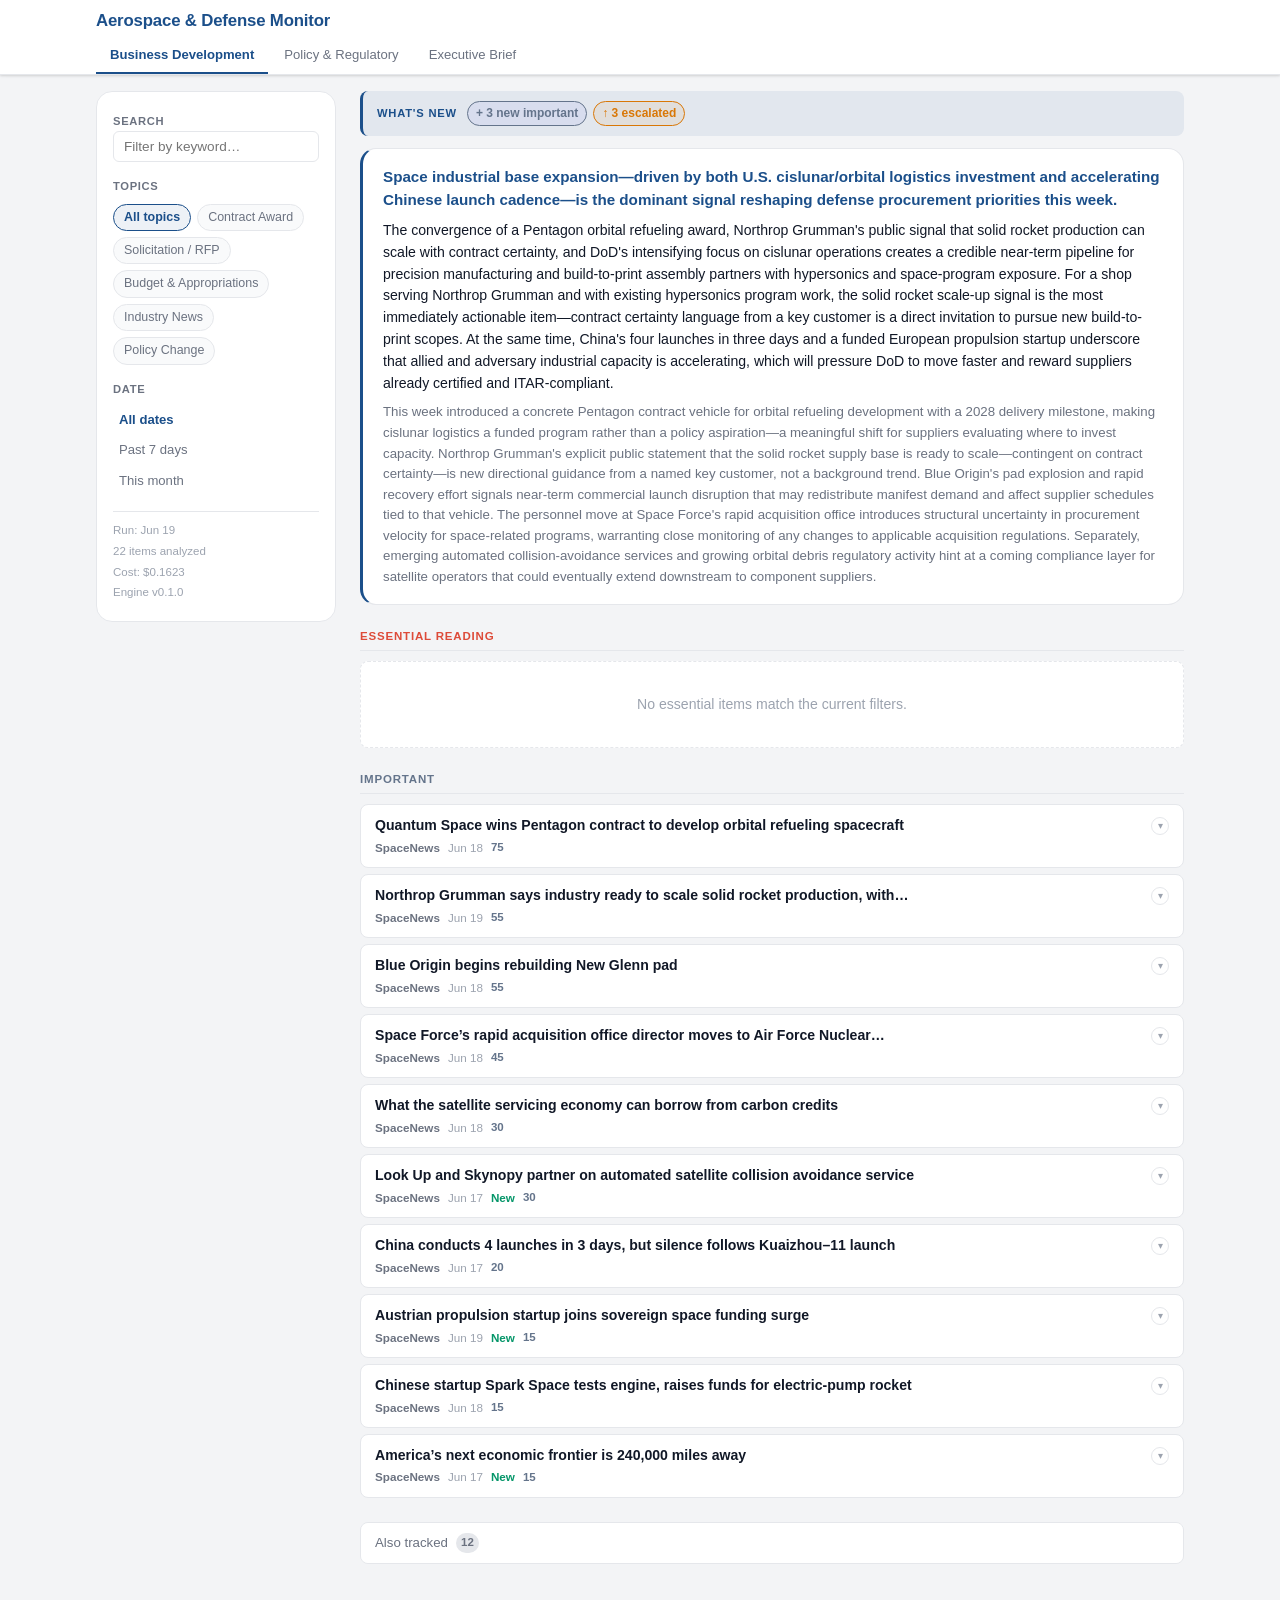
==== clients/btx/artifacts/index.html @ 9736929e "BTX Revenue Cockpit: intelligence brief + interactive account map Standalone deployment of monitor-e" ====
<!doctype html>
<html lang="en">
<head>
  <meta charset="utf-8">
  <meta name="viewport" content="width=device-width, initial-scale=1">
  <meta name="theme-color" content="#0052cc" id="meta-theme-color">
  <title>Intelligence Brief</title>
  <style>/* ═══════════════════════════════════════════════════════════════════
   Custom properties — accent overridden at runtime from data JSON
   ═══════════════════════════════════════════════════════════════════ */
:root {
  --accent: #0052cc;
  --accent-dark: #003d99;
  --accent-bg: rgba(0,82,204,.08);

  --text: #111827;
  --text-sec: #6b7280;
  --text-muted: #9ca3af;

  --bg: #f3f4f6;
  --surface: #ffffff;
  --surface-alt: #f9fafb;
  --border: #e5e7eb;

  /* Urgency tier colors — semantic, intentionally decoupled from the brand
     accent: Essential = warm, Important = neutral, Also tracked = muted. */
  --t1-accent: #DD4B39;          /* Essential — warm coral (≠ deadline red) */
  --t2-accent: #64748B;          /* Important — neutral slate */
  --t3-color: var(--text-sec);   /* Also tracked — muted */

  --sig-new: #059669;
  --sig-deadline: #dc2626;
  --sig-escalate: #d97706;
  --sig-unverified: #9333ea;

  --r-s: 4px;
  --r-m: 8px;
  --r-l: 12px;
  --r-xl: 16px;

  --shadow: 0 1px 3px rgba(0,0,0,.1), 0 1px 2px rgba(0,0,0,.06);
  --shadow-lg: 0 4px 12px rgba(0,0,0,.1);

  --dur: 160ms;
  --ease: ease;
}

/* ═══════════════════════════════════════════════════════════════════
   Reset & base
   ═══════════════════════════════════════════════════════════════════ */
*, *::before, *::after { box-sizing: border-box; margin: 0; padding: 0; }

body {
  font-family: -apple-system, BlinkMacSystemFont, "Segoe UI", Roboto,
               "Helvetica Neue", Arial, sans-serif;
  font-size: 15px;
  line-height: 1.55;
  color: var(--text);
  background: var(--bg);
  -webkit-font-smoothing: antialiased;
}

a { color: var(--accent); text-decoration: none; }
a:hover { text-decoration: underline; }

h1, h2, h3 { font-weight: 600; line-height: 1.3; }
p { margin-bottom: .6em; }
p:last-child { margin-bottom: 0; }
ul { list-style: none; }

button {
  cursor: pointer;
  border: none;
  background: none;
  font: inherit;
  color: inherit;
}

/* ═══════════════════════════════════════════════════════════════════
   Layout helpers
   ═══════════════════════════════════════════════════════════════════ */
.container {
  width: 100%;
  max-width: 1120px;
  margin: 0 auto;
  padding-left: 16px;
  padding-right: 16px;
}

/* ═══════════════════════════════════════════════════════════════════
   Loading screen
   ═══════════════════════════════════════════════════════════════════ */
#loading-screen {
  position: fixed;
  inset: 0;
  display: flex;
  align-items: center;
  justify-content: center;
  background: var(--bg);
  z-index: 999;
}

#loading-screen.hidden { display: none; }

.loading-inner {
  display: flex;
  flex-direction: column;
  align-items: center;
  gap: 16px;
  color: var(--text-sec);
  font-size: .9rem;
}

.loading-spinner {
  width: 32px;
  height: 32px;
  border: 3px solid var(--border);
  border-top-color: var(--accent);
  border-radius: 50%;
  animation: spin .7s linear infinite;
}

@keyframes spin { to { transform: rotate(360deg); } }

/* ═══════════════════════════════════════════════════════════════════
   Header — sticky, mobile-first
   ═══════════════════════════════════════════════════════════════════ */
.site-header {
  position: sticky;
  top: 0;
  z-index: 100;
  background: var(--surface);
  border-bottom: 1px solid var(--border);
  box-shadow: var(--shadow);
}

.header-inner {
  padding-top: 10px;
  padding-bottom: 0;
}

.header-top {
  display: flex;
  align-items: center;
  justify-content: space-between;
  margin-bottom: 6px;
}

.site-title {
  font-size: .95rem;
  font-weight: 700;
  color: var(--accent);
  letter-spacing: -.01em;
  white-space: nowrap;
  overflow: hidden;
  text-overflow: ellipsis;
}

/* Filters toggle button (hidden on desktop) */
.filter-toggle {
  display: inline-flex;
  align-items: center;
  gap: 5px;
  padding: 5px 12px;
  border: 1px solid var(--border);
  border-radius: var(--r-l);
  font-size: .8rem;
  font-weight: 500;
  color: var(--text-sec);
  background: var(--surface);
  flex-shrink: 0;
  transition: border-color var(--dur), color var(--dur);
}
.filter-toggle[aria-expanded="true"] {
  border-color: var(--accent);
  color: var(--accent);
}

/* Edition tabs */
.edition-nav {
  display: flex;
  gap: 2px;
  overflow-x: auto;
  -webkit-overflow-scrolling: touch;
  scrollbar-width: none;
  padding-bottom: 0;
}
.edition-nav::-webkit-scrollbar { display: none; }

.edition-btn {
  flex-shrink: 0;
  padding: 7px 14px;
  font-size: .82rem;
  font-weight: 500;
  color: var(--text-sec);
  border-bottom: 2px solid transparent;
  border-radius: var(--r-s) var(--r-s) 0 0;
  transition: color var(--dur), border-color var(--dur);
  white-space: nowrap;
}
.edition-btn:hover { color: var(--text); }
.edition-btn.active {
  color: var(--accent);
  border-bottom-color: var(--accent);
  font-weight: 600;
}

/* ═══════════════════════════════════════════════════════════════════
   Page layout — single column on mobile, sidebar on desktop
   ═══════════════════════════════════════════════════════════════════ */
.layout {
  display: block;
  padding-top: 16px;
  padding-bottom: 48px;
}

/* ═══════════════════════════════════════════════════════════════════
   Filter panel — collapses to a drawer on mobile
   ═══════════════════════════════════════════════════════════════════ */
.filter-panel {
  display: none;
  background: var(--surface);
  border: 1px solid var(--border);
  border-radius: var(--r-xl);
  padding: 16px;
  margin-bottom: 16px;
}
.filter-panel.open { display: block; }

.filter-section { margin-bottom: 16px; }
.filter-section:last-child { margin-bottom: 0; }

.filter-label {
  font-size: .7rem;
  font-weight: 700;
  text-transform: uppercase;
  letter-spacing: .06em;
  color: var(--text-sec);
  margin-bottom: 8px !important;
}

/* Non-clickable reference (item has no resolvable URL) */
.nonlink { color: var(--text-muted); cursor: default; text-decoration: none; }

/* Search input */
.search-input {
  width: 100%;
  box-sizing: border-box;
  padding: 7px 10px;
  font-size: .85rem;
  color: var(--text);
  background: var(--surface);
  border: 1px solid var(--border);
  border-radius: var(--radius-sm, 6px);
}
.search-input:focus {
  outline: none;
  border-color: var(--accent);
}

/* Category pills */
.category-pills {
  display: flex;
  flex-wrap: wrap;
  gap: 6px;
}

.cat-pill {
  padding: 3px 10px;
  border: 1px solid var(--border);
  border-radius: 20px;
  font-size: .78rem;
  font-weight: 500;
  color: var(--text-sec);
  background: var(--surface-alt);
  cursor: pointer;
  transition: border-color var(--dur), color var(--dur), background var(--dur);
  white-space: nowrap;
}
.cat-pill:hover { border-color: var(--accent); color: var(--accent); }
.cat-pill.active {
  background: var(--accent-bg);
  border-color: var(--accent);
  color: var(--accent);
  font-weight: 600;
}

/* Date filters */
.date-filters { display: flex; flex-direction: column; gap: 2px; }

.date-btn {
  padding: 4px 6px;
  border-radius: var(--r-s);
  font-size: .82rem;
  color: var(--text-sec);
  text-align: left;
  cursor: pointer;
  transition: background var(--dur), color var(--dur);
}
.date-btn:hover { background: var(--surface-alt); color: var(--text); }
.date-btn.active { color: var(--accent); font-weight: 600; }

/* Run metadata */
.run-meta {
  font-size: .72rem;
  color: var(--text-muted);
  border-top: 1px solid var(--border);
  padding-top: 10px;
  margin-top: 4px;
}
.run-meta p { margin-bottom: 3px !important; }

/* ═══════════════════════════════════════════════════════════════════
   What's-new zone
   ═══════════════════════════════════════════════════════════════════ */
#whats-new { margin-bottom: 24px; }

.wn-bar {
  display: flex;
  flex-wrap: wrap;
  gap: 6px;
  align-items: center;
  padding: 10px 14px;
  background: var(--accent-bg);
  border-left: 3px solid var(--accent);
  border-radius: var(--r-m);
  margin-bottom: 12px;
}

.wn-label {
  font-size: .7rem;
  font-weight: 800;
  text-transform: uppercase;
  letter-spacing: .07em;
  color: var(--accent);
  margin-right: 4px;
}

.sig-chip {
  display: inline-flex;
  align-items: center;
  gap: 3px;
  padding: 2px 8px;
  border-radius: 20px;
  font-size: .75rem;
  font-weight: 600;
  white-space: nowrap;
}
.sig-chip.t1  { background: var(--accent-bg); color: var(--accent); border: 1px solid var(--accent); }
.sig-chip.t2  { background: rgba(99,102,241,.08); color: var(--t2-accent); border: 1px solid var(--t2-accent); }
.sig-chip.esc { background: rgba(217,119,6,.08); color: var(--sig-escalate); border: 1px solid var(--sig-escalate); }
.sig-chip.dl  { background: rgba(220,38,38,.08); color: var(--sig-deadline); border: 1px solid var(--sig-deadline); }

/* Editorial block */
.editorial {
  background: var(--surface);
  border: 1px solid var(--border);
  border-left: 3px solid var(--accent);
  border-radius: var(--r-xl);
  padding: 16px 20px;
}
.editorial-theme {
  font-size: .95rem;
  font-weight: 700;
  color: var(--accent);
  margin-bottom: 8px !important;
}
.editorial-note {
  font-size: .88rem;
  margin-bottom: 8px !important;
}
.editorial-digest {
  font-size: .83rem;
  color: var(--text-sec);
  margin-bottom: 0 !important;
}

/* ═══════════════════════════════════════════════════════════════════
   Tier section headings
   ═══════════════════════════════════════════════════════════════════ */
.tier-section { margin-bottom: 24px; }

.tier-heading {
  font-size: .72rem;
  font-weight: 700;
  text-transform: uppercase;
  letter-spacing: .07em;
  color: var(--text-sec);
  margin-bottom: 10px;
  padding-bottom: 6px;
  border-bottom: 1px solid var(--border);
}
.tier1-heading { color: var(--t1-accent); }
.tier2-heading { color: var(--t2-accent); }

/* ═══════════════════════════════════════════════════════════════════
   Tier 1 — full cards in a responsive grid
   ═══════════════════════════════════════════════════════════════════ */
.card-grid {
  display: grid;
  gap: 14px;
  grid-template-columns: 1fr;
}

.full-card {
  background: var(--surface);
  border: 1px solid var(--border);
  border-top: 3px solid var(--accent);
  border-radius: var(--r-xl);
  padding: 18px 20px;
  box-shadow: var(--shadow);
  display: flex;
  flex-direction: column;
  gap: 10px;
  position: relative;
}

.new-badge {
  position: absolute;
  top: 10px;
  right: 12px;
  font-size: .62rem;
  font-weight: 800;
  letter-spacing: .07em;
  color: var(--sig-new);
  background: rgba(5,150,105,.1);
  border: 1px solid var(--sig-new);
  padding: 1px 6px;
  border-radius: var(--r-s);
}

.card-title {
  font-size: .97rem;
  font-weight: 600;
  line-height: 1.35;
  color: var(--text);
  padding-right: 52px; /* room for NEW badge */
}
.card-title a { color: inherit; }
.card-title a:hover { color: var(--accent); text-decoration: none; }

.card-meta {
  display: flex;
  flex-wrap: wrap;
  align-items: center;
  gap: 8px;
  font-size: .76rem;
  color: var(--text-muted);
}
.source-tag {
  font-weight: 600;
  color: var(--text-sec);
}
.score-dot {
  font-size: .72rem;
  font-weight: 700;
}

.analysis-block { font-size: .86rem; }

.analysis-label {
  font-size: .68rem;
  font-weight: 700;
  text-transform: uppercase;
  letter-spacing: .05em;
  color: var(--text-sec);
  display: block;
  margin-bottom: 3px;
}

.so-what, .now-what { margin-bottom: 10px; }
.now-what { margin-bottom: 0; }

/* "Also covered by" — secondary sources collapsed under a grouping primary */
.also-covered {
  margin-top: 10px;
  font-size: .8rem;
  color: var(--text-sec);
}
.also-covered .also-link { color: var(--text-sec); text-decoration: underline; }
.also-covered .also-link:hover { color: var(--text); }
.also-covered .nonlink { color: var(--text-sec); }

/* Stat chips strip */
.stat-chips {
  display: flex;
  flex-wrap: wrap;
  gap: 6px;
}
.stat-chip {
  display: inline-flex;
  align-items: center;
  gap: 4px;
  padding: 2px 8px;
  border: 1px solid var(--border);
  border-radius: var(--r-s);
  font-size: .75rem;
  font-weight: 500;
  color: var(--text-sec);
  background: var(--surface-alt);
}
.stat-chip.money      { border-color:#10b981; color:#059669; background:rgba(16,185,129,.06); }
.stat-chip.population { border-color:#6366f1; color:#4f46e5; background:rgba(99,102,241,.06); }
.stat-chip.deadline   { border-color:var(--sig-deadline); color:var(--sig-deadline); background:rgba(220,38,38,.06); }
.stat-chip.deadline.imminent { font-weight:700; }

/* Category tags */
.cat-tags { display: flex; flex-wrap: wrap; gap: 4px; }
.cat-tag {
  padding: 1px 8px;
  background: var(--accent-bg);
  color: var(--accent);
  border-radius: var(--r-s);
  font-size: .7rem;
  font-weight: 600;
  cursor: pointer;
}
.cat-tag:hover { opacity: .75; }

/* Confidence / unverified warning */
.conf-note {
  font-size: .76rem;
  color: var(--sig-unverified);
  background: rgba(147,51,234,.06);
  border: 1px solid rgba(147,51,234,.2);
  border-radius: var(--r-s);
  padding: 6px 10px;
}

/* ═══════════════════════════════════════════════════════════════════
   Tier 2 — compact expandable rows using <details>
   ═══════════════════════════════════════════════════════════════════ */
.card-list { display: flex; flex-direction: column; gap: 6px; }

.compact-row {
  background: var(--surface);
  border: 1px solid var(--border);
  border-radius: var(--r-m);
  overflow: hidden;
}

.compact-summary {
  display: grid;
  grid-template-columns: 1fr auto;
  align-items: start;
  gap: 10px;
  padding: 10px 14px;
  cursor: pointer;
  user-select: none;
  list-style: none;
  transition: background var(--dur);
}
.compact-summary::-webkit-details-marker { display: none; }
.compact-summary::marker { display: none; }
.compact-summary:hover { background: var(--surface-alt); }
.compact-row[open] .compact-summary { background: var(--surface-alt); }

.compact-left { min-width: 0; }

.compact-title {
  font-size: .88rem;
  font-weight: 600;
  color: var(--text);
  white-space: nowrap;
  overflow: hidden;
  text-overflow: ellipsis;
  margin-bottom: 2px;
}
.compact-meta {
  font-size: .73rem;
  color: var(--text-muted);
  display: flex;
  flex-wrap: wrap;
  gap: 8px;
  align-items: center;
}

.chevron {
  width: 18px;
  height: 18px;
  border: 1.5px solid var(--border);
  border-radius: 50%;
  display: flex;
  align-items: center;
  justify-content: center;
  font-size: .65rem;
  color: var(--text-muted);
  flex-shrink: 0;
  margin-top: 2px;
  transition: transform var(--dur);
}
.compact-row[open] .chevron { transform: rotate(180deg); }

.compact-detail {
  padding: 12px 14px 14px;
  border-top: 1px solid var(--border);
  background: var(--surface-alt);
  display: flex;
  flex-direction: column;
  gap: 10px;
}
.compact-detail .analysis-block { font-size: .84rem; }

.source-link {
  font-size: .78rem;
  color: var(--accent);
  align-self: flex-start;
}

/* ═══════════════════════════════════════════════════════════════════
   Tier 3 — collapsed drawer
   ═══════════════════════════════════════════════════════════════════ */
.tier3-drawer {
  border: 1px solid var(--border);
  border-radius: var(--r-m);
  overflow: hidden;
  margin-bottom: 24px;
}

.tier3-summary {
  display: flex;
  align-items: center;
  gap: 8px;
  padding: 10px 14px;
  cursor: pointer;
  user-select: none;
  font-size: .83rem;
  font-weight: 500;
  color: var(--text-sec);
  background: var(--surface);
  list-style: none;
  transition: background var(--dur);
}
.tier3-summary::-webkit-details-marker { display: none; }
.tier3-summary::marker { display: none; }
.tier3-summary:hover { background: var(--surface-alt); }

.tier3-count {
  min-width: 20px;
  height: 20px;
  padding: 0 5px;
  background: var(--border);
  border-radius: 10px;
  font-size: .72rem;
  font-weight: 700;
  color: var(--text-sec);
  display: inline-flex;
  align-items: center;
  justify-content: center;
}

.tier3-list {
  padding: 8px 14px 12px;
  background: var(--surface);
  border-top: 1px solid var(--border);
  display: flex;
  flex-direction: column;
  gap: 4px;
}

.tier3-item {
  display: flex;
  align-items: baseline;
  gap: 8px;
}
.tier3-dot {
  width: 4px;
  height: 4px;
  border-radius: 50%;
  background: var(--border);
  flex-shrink: 0;
  margin-top: 8px;
}
.tier3-item a {
  font-size: .83rem;
  color: var(--text-sec);
  overflow: hidden;
  text-overflow: ellipsis;
  white-space: nowrap;
  min-width: 0;
}
.tier3-item a:hover { color: var(--accent); }
.tier3-item { flex-wrap: wrap; }       /* let the deep-analysis block drop to its own line */

/* ═══════════════════════════════════════════════════════════════════
   In-depth analysis (per item, all tiers)
   ═══════════════════════════════════════════════════════════════════ */
.deep-wrap { width: 100%; margin-top: 8px; }

.deep-btn {
  font-size: .78rem;
  font-weight: 600;
  color: var(--accent);
  background: var(--accent-bg);
  border: 1px solid var(--border);
  border-radius: var(--radius-sm, 6px);
  padding: 4px 10px;
  cursor: pointer;
}
.deep-btn:hover { border-color: var(--accent); }
.deep-btn[aria-expanded="true"] { background: var(--accent); color: #fff; }

.deep-panel {
  margin-top: 8px;
  padding: 10px 12px;
  background: var(--surface-alt, var(--surface));
  border: 1px solid var(--border);
  border-radius: var(--radius-sm, 6px);
}
.deep-section + .deep-section { margin-top: 10px; }
.deep-section-label {
  font-size: .72rem;
  text-transform: uppercase;
  letter-spacing: .04em;
  color: var(--text-muted);
  margin: 0 0 3px;
}
.deep-text { font-size: .85rem; color: var(--text-sec); margin: 0; }
.deep-list { font-size: .85rem; color: var(--text-sec); margin: 0; padding-left: 18px; }
.deep-list li { margin: 2px 0; }
.deep-empty { font-size: .82rem; color: var(--text-muted); margin: 0; }

/* ═══════════════════════════════════════════════════════════════════
   Empty state
   ═══════════════════════════════════════════════════════════════════ */
.empty-state {
  text-align: center;
  padding: 32px 16px;
  color: var(--text-muted);
  font-size: .88rem;
  background: var(--surface);
  border: 1px dashed var(--border);
  border-radius: var(--r-m);
}

/* ═══════════════════════════════════════════════════════════════════
   Desktop layout — sidebar appears at 900 px
   ═══════════════════════════════════════════════════════════════════ */
@media (min-width: 900px) {
  .filter-toggle { display: none; }

  .layout {
    display: grid;
    grid-template-columns: 220px 1fr;
    gap: 24px;
    align-items: start;
  }

  .filter-panel {
    display: block !important;
    position: sticky;
    top: 90px;
    max-height: calc(100vh - 110px);
    overflow-y: auto;
    scrollbar-width: thin;
    margin-bottom: 0;
  }

  .card-grid { grid-template-columns: repeat(2, 1fr); }

  .site-title { font-size: 1.05rem; }
}

@media (min-width: 1120px) {
  .layout { grid-template-columns: 240px 1fr; }
}

/* ═══════════════════════════════════════════════════════════════════
   Touch devices: 44px minimum tap targets (WCAG 2.5.5 / Apple HIG).
   Scoped to coarse pointers so desktop (mouse) stays compact.
   ═══════════════════════════════════════════════════════════════════ */
@media (pointer: coarse) {
  .filter-toggle,
  .edition-btn,
  .cat-pill,
  .deep-btn,
  .cat-tag,
  .source-link,
  .tier3-item a {
    min-height: 44px;
    display: inline-flex;
    align-items: center;
  }
  .date-btn { min-height: 44px; display: flex; align-items: center; }
  .search-input { min-height: 44px; }
}
</style>
</head>
<body>
  <div id="loading-screen" aria-live="polite" aria-label="Loading">
    <div class="loading-inner">
      <div class="loading-spinner"></div>
      <p>Loading briefing…</p>
    </div>
  </div>

  <header class="site-header" id="site-header" hidden>
    <div class="header-inner container">
      <div class="header-top">
        <h1 class="site-title" id="site-title"></h1>
        <button class="filter-toggle" id="filter-toggle"
                aria-expanded="false" aria-controls="filter-panel">
          <svg width="16" height="16" viewBox="0 0 16 16" fill="currentColor" aria-hidden="true">
            <path d="M1 3h14v1.5L9 10v5l-2-1V10L1 4.5V3z"/>
          </svg>
          Filters
        </button>
      </div>
      <nav class="edition-nav" id="edition-nav" aria-label="Editions"></nav>
    </div>
  </header>

  <div class="layout container" id="main-layout" hidden>
    <aside class="filter-panel" id="filter-panel" aria-label="Filters">
      <div class="filter-section">
        <label class="filter-label" for="search-input">Search</label>
        <input type="search" id="search-input" class="search-input"
               placeholder="Filter by keyword…" autocomplete="off"
               aria-label="Filter items by keyword">
      </div>
      <div class="filter-section" id="category-section">
        <p class="filter-label">Topics</p>
        <div class="category-pills" id="category-pills"></div>
      </div>
      <div class="filter-section">
        <p class="filter-label">Date</p>
        <div class="date-filters" id="date-filters"></div>
      </div>
      <div class="run-meta" id="run-meta"></div>
    </aside>

    <main class="content" id="content" role="main">
      <section aria-label="What's new" id="whats-new"></section>

      <section class="tier-section" id="tier1-section">
        <h2 class="tier-heading tier1-heading">Essential Reading</h2>
        <div class="card-grid" id="tier1-cards"></div>
        <p class="empty-state" id="tier1-empty" hidden>
          No essential items match the current filters.
        </p>
      </section>

      <section class="tier-section" id="tier2-section">
        <h2 class="tier-heading tier2-heading">Important</h2>
        <div class="card-list" id="tier2-cards"></div>
        <p class="empty-state" id="tier2-empty" hidden>
          No important items match the current filters.
        </p>
      </section>

      <details class="tier3-drawer" id="tier3-drawer">
        <summary class="tier3-summary">
          Also tracked
          <span class="tier3-count" id="tier3-count">0</span>
        </summary>
        <ul class="tier3-list" id="tier3-list" aria-label="Routine items"></ul>
      </details>
    </main>
  </div>

  <script>window.__DATA_URL = 'run_output.json';</script>
  <script>'use strict';

/* ═══════════════════════════════════════════════════════════════════
   State
   ═══════════════════════════════════════════════════════════════════ */
const state = {
  data: null,
  activeEdition: null,   // edition id string
  activeCategory: null,  // category string, null = all
  dateFilter: 'all',     // 'all' | 'week' | 'month'
  searchQuery: '',       // lowercased keyword filter, '' = no filter
  newIds: new Set(),     // item_ids that are new this run
};

/* ═══════════════════════════════════════════════════════════════════
   Boot
   ═══════════════════════════════════════════════════════════════════ */
document.addEventListener('DOMContentLoaded', () => {
  // Offline fallback: register the service worker (best-effort; ignored where
  // unsupported, e.g. the headless test harness has no navigator).
  if (typeof navigator !== 'undefined' && navigator.serviceWorker) {
    navigator.serviceWorker.register('sw.js').catch(() => {});
  }
  const url = window.__DATA_URL || 'run_output.json';
  fetch(url)
    .then(r => {
      if (!r.ok) throw new Error('HTTP ' + r.status + ' loading ' + url);
      return r.json();
    })
    .then(data => {
      state.data = data;
      boot();
    })
    .catch(err => {
      const scr = document.getElementById('loading-screen');
      scr.innerHTML =
        '<div class="loading-inner" style="color:var(--sig-deadline)">' +
        '<p>Could not load briefing data.</p>' +
        '<p style="font-size:.8rem;color:var(--text-muted)">' + esc(err.message) + '</p>' +
        '</div>';
    });
});

function boot() {
  const { data } = state;
  const wn = data.whats_new || {};
  state.newIds = new Set([...(wn.new_tier_1 || []), ...(wn.new_tier_2 || [])]);

  const cfg = data.site_config;
  if (cfg && cfg.editions && cfg.editions.length > 0) {
    state.activeEdition = cfg.editions[0].id;
  }

  applyBranding(cfg);
  buildEditionNav(cfg);
  buildFilterPanel(cfg);
  wireFilterToggle();
  renderRunMeta();
  render();

  document.getElementById('loading-screen').classList.add('hidden');
  document.getElementById('site-header').hidden = false;
  document.getElementById('main-layout').hidden = false;
}

/* ═══════════════════════════════════════════════════════════════════
   Branding — accent color and title from data
   ═══════════════════════════════════════════════════════════════════ */
function applyBranding(cfg) {
  if (!cfg) return;
  document.title = cfg.name + ' — Briefing';
  document.getElementById('site-title').textContent = cfg.name;
  if (cfg.accent_color) {
    const root = document.documentElement;
    root.style.setProperty('--accent', cfg.accent_color);
    root.style.setProperty('--accent-dark', shiftLightness(cfg.accent_color, -0.12));
    root.style.setProperty('--accent-bg', hexAlpha(cfg.accent_color, 0.08));
    const meta = document.getElementById('meta-theme-color');
    if (meta) meta.setAttribute('content', cfg.accent_color);
  }
}

function shiftLightness(hex, delta) {
  const r = clamp(parseInt(hex.slice(1, 3), 16) + Math.round(delta * 255));
  const g = clamp(parseInt(hex.slice(3, 5), 16) + Math.round(delta * 255));
  const b = clamp(parseInt(hex.slice(5, 7), 16) + Math.round(delta * 255));
  return '#' + [r, g, b].map(v => v.toString(16).padStart(2, '0')).join('');
}
function hexAlpha(hex, a) {
  const r = parseInt(hex.slice(1, 3), 16);
  const g = parseInt(hex.slice(3, 5), 16);
  const b = parseInt(hex.slice(5, 7), 16);
  return 'rgba(' + r + ',' + g + ',' + b + ',' + a + ')';
}
function clamp(v) { return Math.max(0, Math.min(255, v)); }

/* ═══════════════════════════════════════════════════════════════════
   Edition nav
   ═══════════════════════════════════════════════════════════════════ */
function buildEditionNav(cfg) {
  const nav = document.getElementById('edition-nav');
  if (!cfg || cfg.editions.length < 2) { nav.hidden = true; return; }
  nav.innerHTML = '';
  cfg.editions.forEach(ed => {
    const btn = el('button', 'edition-btn' + (ed.id === state.activeEdition ? ' active' : ''));
    btn.textContent = ed.label;
    btn.dataset.id = ed.id;
    btn.addEventListener('click', () => {
      state.activeEdition = ed.id;
      state.activeCategory = null;
      nav.querySelectorAll('.edition-btn').forEach(b =>
        b.classList.toggle('active', b.dataset.id === ed.id));
      refreshCategoryPills(cfg);
      render();
    });
    nav.appendChild(btn);
  });
}

/* ═══════════════════════════════════════════════════════════════════
   Filter panel
   ═══════════════════════════════════════════════════════════════════ */
function buildFilterPanel(cfg) {
  refreshCategoryPills(cfg);
  buildDateButtons();
  const input = document.getElementById('search-input');
  if (input) {
    input.addEventListener('input', () => {
      state.searchQuery = input.value.trim().toLowerCase();
      render();
    });
  }
}

function refreshCategoryPills(cfg) {
  const wrap = document.getElementById('category-pills');
  const sec = document.getElementById('category-section');
  wrap.innerHTML = '';
  if (!cfg) return;

  const edition = cfg.editions.find(e => e.id === state.activeEdition);
  if (!edition || !edition.categories.length) {
    sec.hidden = true;
    return;
  }
  sec.hidden = false;

  // "All" pill
  wrap.appendChild(makePill('All topics', null));
  edition.categories.forEach(cat => wrap.appendChild(makePill(cat, cat)));
}

function makePill(label, value) {
  const btn = el('button', 'cat-pill' + (state.activeCategory === value ? ' active' : ''));
  btn.textContent = label;
  btn.addEventListener('click', () => {
    state.activeCategory = (state.activeCategory === value) ? null : value;
    syncPillStates(value);
    render();
  });
  return btn;
}

function syncPillStates(clicked) {
  document.querySelectorAll('.cat-pill').forEach(p => {
    const isAll = p.textContent === 'All topics';
    p.classList.toggle('active', isAll ? state.activeCategory === null : p.textContent === state.activeCategory);
  });
}

function buildDateButtons() {
  const wrap = document.getElementById('date-filters');
  [['All dates', 'all'], ['Past 7 days', 'week'], ['This month', 'month']].forEach(([label, val]) => {
    const btn = el('button', 'date-btn' + (state.dateFilter === val ? ' active' : ''));
    btn.textContent = label;
    btn.addEventListener('click', () => {
      state.dateFilter = val;
      document.querySelectorAll('.date-btn').forEach(b =>
        b.classList.toggle('active', b.textContent === label));
      render();
    });
    wrap.appendChild(btn);
  });
}

function wireFilterToggle() {
  const btn = document.getElementById('filter-toggle');
  const panel = document.getElementById('filter-panel');
  btn.addEventListener('click', () => {
    const open = panel.classList.toggle('open');
    btn.setAttribute('aria-expanded', String(open));
  });
}

/* ═══════════════════════════════════════════════════════════════════
   Filtering
   ═══════════════════════════════════════════════════════════════════ */
function filteredItems() {
  const now = Date.now();
  const weekMs = 7 * 86400e3;
  return (state.data.items || []).filter(item => {
    // Edition: must have non-zero relevance in the active edition
    if (state.activeEdition) {
      const ea = item.per_edition && item.per_edition[state.activeEdition];
      if (!ea || ea.relevance_score === 0) return false;
    }
    // Category
    if (state.activeCategory) {
      const ea = item.per_edition && item.per_edition[state.activeEdition];
      if (!ea || !ea.categories.includes(state.activeCategory)) return false;
    }
    // Date
    if (state.dateFilter !== 'all') {
      const ts = new Date(item.published_at || item.collected_at).getTime();
      if (state.dateFilter === 'week' && now - ts > weekMs) return false;
      if (state.dateFilter === 'month') {
        const d = new Date(ts);
        const today = new Date();
        if (d.getFullYear() !== today.getFullYear() || d.getMonth() !== today.getMonth()) return false;
      }
    }
    // Keyword: substring match over title, source, and the active edition's analysis
    if (state.searchQuery) {
      const ea = item.per_edition && item.per_edition[state.activeEdition];
      const hay = [
        item.title,
        item.source_id,
        ea && ea.so_what,
        ea && ea.now_what,
        ...((ea && ea.categories) || []),
      ].filter(Boolean).join(' ').toLowerCase();
      if (!hay.includes(state.searchQuery)) return false;
    }
    return true;
  });
}

/* ═══════════════════════════════════════════════════════════════════
   Main render
   ═══════════════════════════════════════════════════════════════════ */
function render() {
  const items = filteredItems();
  // Within each tier, most relevant first (by the active edition's score,
  // falling back to importance_score), tie-broken by most recent.
  const score = it => {
    const ea = it.per_edition && it.per_edition[state.activeEdition];
    return ea ? ea.relevance_score : (it.importance_score || 0);
  };
  const byScore = (a, b) =>
    score(b) - score(a) ||
    new Date(b.published_at || b.collected_at) - new Date(a.published_at || a.collected_at);
  const t1 = items.filter(i => i.tier === 1).sort(byScore);
  const t2 = items.filter(i => i.tier === 2).sort(byScore);
  const t3 = items.filter(i => i.tier === 3).sort(byScore);

  renderWhatsNew(items);
  renderTier1(t1);
  renderTier2(t2);
  renderTier3(t3);
}

/* ═══════════════════════════════════════════════════════════════════
   What's-new zone
   ═══════════════════════════════════════════════════════════════════ */
function renderWhatsNew(visible) {
  const sec = document.getElementById('whats-new');
  sec.innerHTML = '';
  const wn = state.data.whats_new || {};
  const editorial = state.data.editorial;
  const visSet = new Set(visible.map(i => i.item_id));

  const n1    = (wn.new_tier_1  || []).filter(id => visSet.has(id)).length;
  const n2    = (wn.new_tier_2  || []).filter(id => visSet.has(id)).length;
  const nEsc  = (wn.escalated   || []).filter(e  => visSet.has(e.item_id)).length;
  const dl    = (wn.deadline_imminent || []).filter(id => visSet.has(id)).length;

  const chips = [];
  if (n1)   chips.push('<span class="sig-chip t1">▲ ' + n1 + ' new essential</span>');
  if (n2)   chips.push('<span class="sig-chip t2">+ ' + n2 + ' new important</span>');
  if (nEsc) chips.push('<span class="sig-chip esc">↑ ' + nEsc + ' escalated</span>');
  if (dl)   chips.push('<span class="sig-chip dl">⏰ ' + dl + ' deadline soon</span>');

  if (chips.length) {
    const bar = el('div', 'wn-bar');
    bar.innerHTML = '<span class="wn-label">What\'s new</span>' + chips.join('');
    sec.appendChild(bar);
  }

  if (editorial) {
    const card = el('div', 'editorial');
    card.innerHTML =
      '<p class="editorial-theme">' + esc(editorial.theme_of_week) + '</p>' +
      '<p class="editorial-note">' + esc(editorial.editors_note) + '</p>' +
      '<p class="editorial-digest">' + esc(editorial.whats_new_digest) + '</p>';
    sec.appendChild(card);
  }
}

/* ═══════════════════════════════════════════════════════════════════
   Tier 1 — full cards
   ═══════════════════════════════════════════════════════════════════ */
function renderTier1(items) {
  const grid = document.getElementById('tier1-cards');
  const empty = document.getElementById('tier1-empty');
  grid.innerHTML = '';
  empty.hidden = items.length > 0;
  items.forEach(item => grid.appendChild(fullCard(item)));
}

function fullCard(item) {
  const ea = editionAnalysis(item);
  const isNew = state.newIds.has(item.item_id);
  const div = el('div', 'full-card');

  // NEW badge
  if (isNew) {
    const badge = el('span', 'new-badge');
    badge.textContent = 'NEW';
    div.appendChild(badge);
  }

  // Title
  const titleEl = el('div', 'card-title');
  const titleLink = safeLink(item.url, cleanTitle(item.title));
  titleLink.title = item.title;            // full title on hover
  titleEl.appendChild(titleLink);
  div.appendChild(titleEl);

  // Meta row
  const meta = el('div', 'card-meta');
  const src = el('span', 'source-tag');
  src.textContent = item.source_id;
  meta.appendChild(src);
  if (item.published_at) {
    const dt = el('span');
    dt.textContent = fmtDate(item.published_at);
    meta.appendChild(dt);
  }
  if (ea) {
    const sc = el('span', 'score-dot');
    sc.textContent = ea.relevance_score;
    sc.style.color = ea.relevance_score >= 80 ? 'var(--t1-accent)' : 'var(--t2-accent)';
    meta.appendChild(sc);
  }
  div.appendChild(meta);

  // Analysis
  if (ea) {
    const ab = el('div', 'analysis-block');
    ab.innerHTML =
      '<div class="so-what">' +
        '<span class="analysis-label">Why it matters</span>' +
        esc(ea.so_what) +
      '</div>' +
      '<div class="now-what">' +
        '<span class="analysis-label">What to do</span>' +
        esc(ea.now_what) +
      '</div>';
    div.appendChild(ab);
  }

  // Stat chips
  const chips = statChips(item);
  if (chips) div.appendChild(chips);

  // Category tags
  const fullTags = categoryTags(ea && ea.categories);
  if (fullTags) div.appendChild(fullTags);

  // Confidence note
  if (item.confidence_note) {
    const note = el('div', 'conf-note');
    note.textContent = '⚠ ' + item.confidence_note;
    div.appendChild(note);
  }

  const also = alsoCoveredBy(item);
  if (also) div.appendChild(also);

  div.appendChild(deepAnalysisBlock(item));
  return div;
}

/* ═══════════════════════════════════════════════════════════════════
   Tier 2 — compact expandable rows
   ═══════════════════════════════════════════════════════════════════ */
function renderTier2(items) {
  const list = document.getElementById('tier2-cards');
  const empty = document.getElementById('tier2-empty');
  list.innerHTML = '';
  empty.hidden = items.length > 0;
  items.forEach(item => list.appendChild(compactRow(item)));
}

function compactRow(item) {
  const ea = editionAnalysis(item);
  const isNew = state.newIds.has(item.item_id);
  const details = el('details', 'compact-row');

  // Summary (always visible)
  const summary = el('summary', 'compact-summary');
  const left = el('div', 'compact-left');

  const title = el('div', 'compact-title');
  title.textContent = cleanTitle(item.title);
  title.title = item.title;                 // full title on hover
  left.appendChild(title);

  const meta = el('div', 'compact-meta');
  const src = el('span', 'source-tag');
  src.textContent = item.source_id;
  meta.appendChild(src);
  if (item.published_at) {
    const dt = el('span');
    dt.textContent = fmtDate(item.published_at);
    meta.appendChild(dt);
  }
  if (isNew) {
    const nb = el('span');
    nb.textContent = 'New';
    nb.style.cssText = 'color:var(--sig-new);font-weight:700';
    meta.appendChild(nb);
  }
  if (ea) {
    const sc = el('span', 'score-dot');
    sc.textContent = ea.relevance_score;
    sc.style.color = 'var(--t2-accent)';
    meta.appendChild(sc);
  }
  left.appendChild(meta);
  summary.appendChild(left);

  const chev = el('span', 'chevron');
  chev.textContent = '▾';
  chev.setAttribute('aria-hidden', 'true');
  summary.appendChild(chev);
  details.appendChild(summary);

  // Detail (shown when open)
  if (ea) {
    const detail = el('div', 'compact-detail');

    const ab = el('div', 'analysis-block');
    ab.innerHTML =
      '<div class="so-what">' +
        '<span class="analysis-label">Why it matters</span>' +
        esc(ea.so_what) +
      '</div>' +
      '<div class="now-what">' +
        '<span class="analysis-label">What to do</span>' +
        esc(ea.now_what) +
      '</div>';
    detail.appendChild(ab);

    const chips = statChips(item);
    if (chips) detail.appendChild(chips);

    const compactTags = categoryTags(ea.categories);
    if (compactTags) detail.appendChild(compactTags);

    if (item.confidence_note) {
      const note = el('div', 'conf-note');
      note.textContent = '⚠ ' + item.confidence_note;
      detail.appendChild(note);
    }

    const also = alsoCoveredBy(item);
    if (also) detail.appendChild(also);

    detail.appendChild(safeLink(item.url, 'Read source ↗', 'source-link'));

    details.appendChild(detail);
  }

  details.appendChild(deepAnalysisBlock(item));
  return details;
}

/* ═══════════════════════════════════════════════════════════════════
   Tier 3 — collapsed drawer
   ═══════════════════════════════════════════════════════════════════ */
function renderTier3(items) {
  const list   = document.getElementById('tier3-list');
  const count  = document.getElementById('tier3-count');
  const drawer = document.getElementById('tier3-drawer');
  list.innerHTML = '';
  count.textContent = items.length;
  drawer.style.display = items.length === 0 ? 'none' : '';
  items.forEach(item => {
    const li = el('li', 'tier3-item');
    const dot = el('span', 'tier3-dot');
    const a = safeLink(item.url, cleanTitle(item.title));
    a.title = item.title;
    li.appendChild(dot);
    li.appendChild(a);
    li.appendChild(deepAnalysisBlock(item));
    list.appendChild(li);
  });
}

/* ═══════════════════════════════════════════════════════════════════
   In-depth analysis
   ═══════════════════════════════════════════════════════════════════ */

// ── Live-call seam ───────────────────────────────────────────────────
// Returns a Promise of the deep-analysis payload for one item. Today it
// resolves with data precomputed at pipeline time and embedded in the loaded
// artifact. To move deep analysis to an on-demand backend later, change ONLY
// this function body — e.g.
//     return fetch('/api/deep/' + encodeURIComponent(itemId)).then(r => r.json());
// Every caller already awaits the returned promise and renders from its result,
// so no other frontend code needs to change.
function getDeepAnalysis(itemId) {
  const item = (state.data.items || []).find(i => i.item_id === itemId);
  return Promise.resolve((item && item.deep_analysis) || null);
}

// Button + lazily-populated panel, shared by every tier's card renderer.
function deepAnalysisBlock(item) {
  const wrap = el('div', 'deep-wrap');

  const btn = el('button', 'deep-btn');
  btn.textContent = 'In-depth analysis';
  btn.setAttribute('aria-expanded', 'false');

  const panel = el('div', 'deep-panel');
  panel.hidden = true;

  btn.addEventListener('click', () => {
    const willOpen = panel.hidden;
    panel.hidden = !willOpen;
    btn.setAttribute('aria-expanded', String(willOpen));
    // Populate once, on first open. getDeepAnalysis is the swap point for a
    // future remote call; we always treat its result as a promise.
    if (willOpen && !panel.dataset.loaded) {
      panel.dataset.loaded = '1';
      getDeepAnalysis(item.item_id).then(da => renderDeepSections(panel, da));
    }
  });

  wrap.appendChild(btn);
  wrap.appendChild(panel);
  return wrap;
}

function renderDeepSections(panel, da) {
  panel.innerHTML = '';
  if (!da || !da.sections) {
    const empty = el('p', 'deep-empty');
    empty.textContent = 'No in-depth analysis available for this item.';
    panel.appendChild(empty);
    return;
  }

  // Section order and labels come from site_config (presentation layer);
  // fall back to the data's own keys if config metadata is absent.
  const cfg = state.data.site_config;
  const meta = (cfg && cfg.deep_analysis_sections) ||
    Object.keys(da.sections).map(id => ({ id, label: id }));

  meta.forEach(m => {
    const value = da.sections[m.id];
    if (value == null) return;
    const sec = el('div', 'deep-section');
    const h = el('h4', 'deep-section-label');
    h.textContent = m.label;
    sec.appendChild(h);
    if (Array.isArray(value)) {
      const ul = el('ul', 'deep-list');
      value.forEach(v => { const li = el('li'); li.textContent = v; ul.appendChild(li); });
      sec.appendChild(ul);
    } else {
      const p = el('p', 'deep-text');
      p.textContent = value;
      sec.appendChild(p);
    }
    panel.appendChild(sec);
  });
}

/* ═══════════════════════════════════════════════════════════════════
   Run meta
   ═══════════════════════════════════════════════════════════════════ */
function renderRunMeta() {
  const wrap = document.getElementById('run-meta');
  const m = state.data.meta;
  if (!m) return;
  const lines = [];
  if (m.run_at) lines.push('Run: ' + fmtDate(m.run_at));
  if (m.items_analyzed != null) lines.push(m.items_analyzed + ' items analyzed');
  if (m.estimated_cost_usd != null) lines.push('Cost: $' + m.estimated_cost_usd.toFixed(4));
  if (m.engine_version) lines.push('Engine v' + m.engine_version);
  wrap.innerHTML = lines.map(l => '<p>' + esc(l) + '</p>').join('');
}

/* ═══════════════════════════════════════════════════════════════════
   Stat chips
   ═══════════════════════════════════════════════════════════════════ */
function statChips(item) {
  const chips = [];

  if (item.dollar_amount) {
    const txt = item.dollar_amount.value != null
      ? fmtMoney(item.dollar_amount.value, item.dollar_amount.currency)
      : item.dollar_amount.raw_text;
    const c = el('span', 'stat-chip money');
    c.textContent = '💰 ' + txt;
    chips.push(c);
  }

  if (item.affected_population) {
    const txt = item.affected_population.value != null
      ? fmtPop(item.affected_population.value, item.affected_population.unit)
      : item.affected_population.raw_text;
    const c = el('span', 'stat-chip population');
    c.textContent = '👥 ' + txt;
    chips.push(c);
  }

  if (item.action_deadline) {
    const imminent = deadlineImminent(item.action_deadline);
    const c = el('span', 'stat-chip deadline' + (imminent ? ' imminent' : ''));
    c.textContent = '📅 ' + fmtDeadline(item.action_deadline);
    chips.push(c);
  }

  if (!chips.length) return null;
  const wrap = el('div', 'stat-chips');
  chips.forEach(c => wrap.appendChild(c));
  return wrap;
}

/* ═══════════════════════════════════════════════════════════════════
   Helpers
   ═══════════════════════════════════════════════════════════════════ */
function editionAnalysis(item) {
  if (!state.activeEdition || !item.per_edition) return null;
  return item.per_edition[state.activeEdition] || null;
}

function deadlineImminent(dateStr) {
  const ms = new Date(dateStr + 'T00:00:00').getTime() - Date.now();
  return ms >= 0 && ms <= 7 * 86400e3;
}

function fmtDate(iso) {
  if (!iso) return '';
  const d = new Date(iso);
  const diffDays = Math.floor((Date.now() - d.getTime()) / 86400e3);
  if (diffDays === 0) return 'Today';
  if (diffDays === 1) return 'Yesterday';
  if (diffDays < 7)  return diffDays + 'd ago';
  return d.toLocaleDateString('en-US', {
    month: 'short', day: 'numeric',
    year: diffDays > 365 ? 'numeric' : undefined,
  });
}

function fmtDeadline(dateStr) {
  const d = new Date(dateStr + 'T00:00:00');
  const diff = Math.ceil((d.getTime() - Date.now()) / 86400e3);
  if (diff < 0)  return 'Due ' + d.toLocaleDateString('en-US', { month: 'short', day: 'numeric' }) + ' (passed)';
  if (diff === 0) return 'Due today';
  if (diff === 1) return 'Due tomorrow';
  if (diff <= 7)  return 'Due in ' + diff + ' days';
  return 'Due ' + d.toLocaleDateString('en-US', { month: 'short', day: 'numeric', year: 'numeric' });
}

function fmtMoney(v, currency) {
  const sym = currency === 'EUR' ? '€' : currency === 'GBP' ? '£' : '$';
  if (v >= 1e12) return sym + (v / 1e12).toFixed(1) + 'T';
  if (v >= 1e9)  return sym + (v / 1e9).toFixed(1) + 'B';
  if (v >= 1e6)  return sym + (v / 1e6).toFixed(1) + 'M';
  if (v >= 1e3)  return sym + (v / 1e3).toFixed(0) + 'K';
  return sym + v.toFixed(0);
}

function fmtPop(v, unit) {
  const s = v >= 1e6 ? (v / 1e6).toFixed(1) + 'M'
          : v >= 1e3 ? (v / 1e3).toFixed(0) + 'K'
          : String(v);
  return unit ? s + ' ' + unit : s;
}

// DOM element factory
function el(tag, className) {
  const e = document.createElement(tag);
  if (className) e.className = className;
  return e;
}

// Render an <a> for an http(s) URL, or a non-clickable <span> for a bare
// reference (e.g. an openFDA recall id that has no public page) — so item
// cards never emit dead links.
function safeLink(url, text, className) {
  const isUrl = /^https?:\/\//i.test(url || '');
  const cls = isUrl ? className : (className ? className + ' nonlink' : 'nonlink');
  const node = el(isUrl ? 'a' : 'span', cls);
  node.textContent = text;
  if (isUrl) {
    node.href = url;
    node.target = '_blank';
    node.rel = 'noopener';
  }
  return node;
}

// "Also covered by: src, src" — the secondary sources collapsed under this
// primary item by same-event grouping. Each is a safeLink (full headline on
// hover). Returns null when the item is not a grouping primary.
function alsoCoveredBy(item) {
  const refs = (item && item.also_covered_by) || [];
  if (!refs.length) return null;
  const wrap = el('div', 'also-covered');
  const label = el('span', 'analysis-label');
  label.textContent = 'Also covered by';
  wrap.appendChild(label);
  refs.forEach((r, i) => {
    if (i) wrap.appendChild(document.createTextNode(', '));
    const link = safeLink(r.url, r.source_id, 'also-link');
    link.title = r.title;
    wrap.appendChild(link);
  });
  return wrap;
}

// Tidy a source title for display: collapse whitespace and clamp to ~80 chars
// on a word boundary with an ellipsis. The full title is kept as the element's
// hover tooltip by callers. Cleaning happens at display only — stored data is
// untouched.
function cleanTitle(t) {
  const s = String(t || '').replace(/\s+/g, ' ').trim();
  if (s.length <= 80) return s;
  const clamped = s.slice(0, 80);
  const sp = clamped.lastIndexOf(' ');
  return (sp > 40 ? clamped.slice(0, sp) : clamped).replace(/[\s,;:.-]+$/, '') + '…';
}

// Generic icon for a category, by keyword. Keywords are generic category-type
// words (not client/industry terms), so this stays config-agnostic.
function categoryIcon(cat) {
  const c = String(cat || '').toLowerCase();
  const map = [
    [/enforc|litigat|legal|court|settlement/, '⚖️'],
    [/deadline|comment period/, '⏰'],
    [/payment|reimburs|pricing|cost|funding|budget|appropriat/, '💵'],
    [/clearance|approval|device|drug|biologic/, '✅'],
    [/market|m&a|merger|acquisition|moves/, '📈'],
    [/legislat|bill|congress|statut/, '🏛️'],
    [/rule|regulat|guidance|policy/, '📋'],
    [/coverage/, '🛡️'],
    [/oversight|report|audit/, '🔍'],
    [/safety|recall|risk/, '⚠️'],
  ];
  for (const [re, icon] of map) if (re.test(c)) return icon;
  return '🏷️';
}

// Clickable category tags for an item — shared by the full and compact cards.
// Returns the tags container, or null when there are no categories.
function categoryTags(categories) {
  if (!categories || !categories.length) return null;
  const tags = el('div', 'cat-tags');
  categories.forEach(cat => {
    const t = el('span', 'cat-tag');
    t.textContent = categoryIcon(cat) + ' ' + cat;
    t.addEventListener('click', () => { state.activeCategory = cat; syncPillStates(cat); render(); });
    tags.appendChild(t);
  });
  return tags;
}

// Minimal HTML escaping — use for all untrusted strings inserted as innerHTML
function esc(s) {
  if (s == null) return '';
  return String(s)
    .replace(/&/g, '&amp;')
    .replace(/</g, '&lt;')
    .replace(/>/g, '&gt;')
    .replace(/"/g, '&quot;');
}
</script>
</body>
</html>
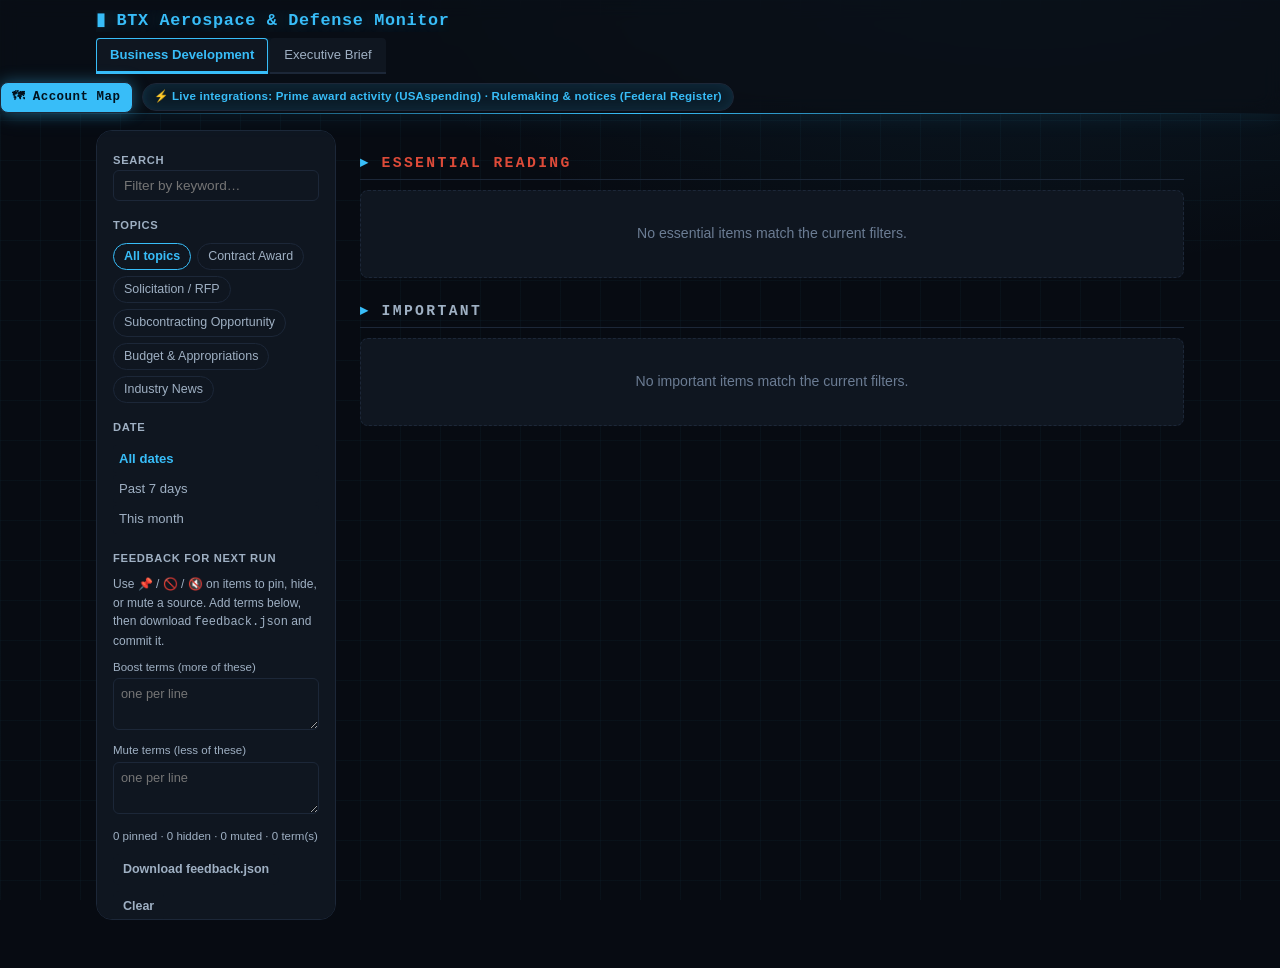
==== commit 6324cb03: "Sweep + cockpit UI: tidy imports, fix stale artifacts, dark HUD theme Sweep: - Remove 5 pre-existing" ====
--- a/clients/btx/artifacts/index.html
+++ b/clients/btx/artifacts/index.html
@@ -481,6 +481,32 @@
 .also-covered .also-link:hover { color: var(--text); }
 .also-covered .nonlink { color: var(--text-sec); }
 
+/* Per-item feedback controls (pin / hide / mute source) */
+.fb-controls { display: flex; gap: 6px; margin-top: 10px; }
+.fb-btn {
+  font-size: .9rem; line-height: 1; padding: 4px 7px; border: 1px solid #8884;
+  border-radius: 6px; background: transparent; cursor: pointer; opacity: .55;
+  filter: grayscale(1);
+}
+.fb-btn:hover { opacity: .9; filter: none; }
+.fb-btn.fb-active { opacity: 1; filter: none; border-color: var(--accent); background: var(--accent-bg); }
+
+/* Feedback panel (in the filter sidebar) */
+.feedback-section .fb-help { font-size: .75rem; color: var(--text-sec); margin: 2px 0 8px; }
+.fb-sublabel { display: block; font-size: .72rem; color: var(--text-sec); margin: 6px 0 2px; }
+.fb-textarea {
+  width: 100%; box-sizing: border-box; font: inherit; font-size: .8rem;
+  padding: 5px 7px; border: 1px solid #8884; border-radius: 6px;
+  background: transparent; color: inherit; resize: vertical;
+}
+.fb-summary { font-size: .72rem; color: var(--text-sec); margin: 8px 0; }
+.fb-actions { display: flex; gap: 6px; flex-wrap: wrap; }
+.fb-action {
+  font: inherit; font-size: .78rem; font-weight: 600; padding: 6px 10px; border: 0;
+  border-radius: 6px; background: var(--accent); color: #fff; cursor: pointer;
+}
+.fb-action-secondary { background: #6b7280; }
+
 /* Stat chips strip */
 .stat-chips {
   display: flex;
@@ -784,6 +810,296 @@
   .date-btn { min-height: 44px; display: flex; align-items: center; }
   .search-input { min-height: 44px; }
 }
+
+/* ═══════════════════════════════════════════════════════════════════
+   Signal Mesh — cross-API enrichment, entity graph, explorer
+   ═══════════════════════════════════════════════════════════════════ */
+
+/* Live integrations badge in the header */
+.integrations-badge {
+  margin-top: .5rem;
+  font-size: .72rem;
+  font-weight: 600;
+  letter-spacing: .02em;
+  color: var(--accent-dark);
+  background: var(--accent-bg);
+  border: 1px solid var(--border);
+  border-radius: 999px;
+  padding: .25rem .7rem;
+  display: inline-block;
+}
+
+/* Enrichment ("Live data") block on cards */
+.enrichment-block {
+  margin-top: .85rem;
+  padding-top: .7rem;
+  border-top: 1px dashed var(--border);
+}
+.enrich-group { margin-top: .5rem; }
+.enrich-entity {
+  font-size: .78rem;
+  font-weight: 700;
+  color: var(--text);
+  display: flex;
+  align-items: center;
+  gap: .4rem;
+}
+.enrich-source {
+  font-size: .62rem;
+  font-weight: 600;
+  text-transform: uppercase;
+  letter-spacing: .04em;
+  color: var(--accent-dark);
+  background: var(--accent-bg);
+  border-radius: 4px;
+  padding: .08rem .35rem;
+}
+.enrich-facts {
+  display: flex;
+  flex-wrap: wrap;
+  gap: .4rem;
+  margin-top: .35rem;
+}
+.enrich-fact {
+  display: inline-flex;
+  flex-direction: column;
+  gap: .1rem;
+  background: var(--surface-alt);
+  border: 1px solid var(--border);
+  border-radius: 8px;
+  padding: .3rem .55rem;
+  min-width: 0;
+}
+.enrich-fact.money { border-left: 3px solid var(--accent); }
+.enrich-label {
+  font-size: .62rem;
+  text-transform: uppercase;
+  letter-spacing: .04em;
+  color: var(--text-muted);
+}
+.enrich-value { font-size: .85rem; font-weight: 600; }
+
+/* Related ("Connected stories") block */
+.related-block {
+  margin-top: .85rem;
+  padding-top: .7rem;
+  border-top: 1px dashed var(--border);
+}
+.related-row {
+  display: flex;
+  align-items: baseline;
+  gap: .5rem;
+  margin-top: .35rem;
+  flex-wrap: wrap;
+}
+.related-link { font-size: .85rem; font-weight: 600; }
+.related-link::before { content: "↳ "; color: var(--text-muted); }
+.related-via { font-size: .7rem; color: var(--text-muted); }
+
+/* Entity explorer button + panel */
+.entity-map-btn {
+  margin-top: .6rem;
+  font-size: .78rem;
+  font-weight: 600;
+  cursor: pointer;
+  background: var(--surface);
+  color: var(--accent-dark);
+  border: 1px solid var(--accent);
+  border-radius: 8px;
+  padding: .35rem .7rem;
+}
+.entity-map-btn:hover { background: var(--accent-bg); }
+.entity-panel {
+  margin: 1rem 0 0;
+  padding: 1rem;
+  background: var(--surface);
+  border: 1px solid var(--border);
+  border-radius: 12px;
+  box-shadow: 0 4px 18px rgba(0,0,0,.06);
+}
+.entity-panel-title {
+  font-size: .8rem;
+  color: var(--text-muted);
+  margin: 0 0 .6rem;
+}
+.entity-grid { display: flex; flex-wrap: wrap; gap: .5rem; }
+.entity-node {
+  display: inline-flex;
+  align-items: center;
+  gap: .45rem;
+  cursor: pointer;
+  background: var(--surface-alt);
+  border: 1px solid var(--border);
+  border-radius: 999px;
+  padding: .3rem .7rem;
+  font-size: .82rem;
+}
+.entity-node:hover { border-color: var(--accent); color: var(--accent-dark); }
+.entity-name { font-weight: 600; }
+.entity-count {
+  font-size: .7rem;
+  font-weight: 700;
+  color: #fff;
+  background: var(--accent);
+  border-radius: 999px;
+  min-width: 1.2rem;
+  text-align: center;
+  padding: .05rem .35rem;
+}
+
+/* Account Map link in the header (BTX Revenue Cockpit cross-nav) */
+.account-map-link {
+  display: inline-block;
+  margin-top: .5rem;
+  margin-right: .6rem;
+  font-size: .78rem;
+  font-weight: 700;
+  color: #fff;
+  background: var(--accent);
+  border-radius: 8px;
+  padding: .3rem .7rem;
+  text-decoration: none;
+}
+.account-map-link:hover { background: var(--accent-dark); }
+
+/* ═══════════════════════════════════════════════════════════════════
+   COCKPIT THEME — dark "HUD" skin (Jarvis-lite). Layered last so it
+   overrides the light defaults via source order. --accent is supplied at
+   runtime from branding (a bright cyan-blue) and used for the glow chrome.
+   ═══════════════════════════════════════════════════════════════════ */
+:root {
+  --text: #e6edf3;
+  --text-sec: #9fb0c3;
+  --text-muted: #6b7c93;
+  --bg: #070b12;
+  --surface: #0f1620;
+  --surface-alt: #0b111a;
+  --border: #1c2738;
+  --t2-accent: #8aa0bd;
+  --t3-color: #7d8aa0;
+  --shadow: 0 1px 3px rgba(0,0,0,.5);
+  --shadow-lg: 0 10px 30px rgba(0,0,0,.55);
+  --glow: var(--accent);
+}
+
+body {
+  background-color: var(--bg);
+  color: var(--text);
+  /* faint HUD grid + corner glow */
+  background-image:
+    radial-gradient(1200px 600px at 80% -10%, rgba(56,189,248,.10), transparent 60%),
+    linear-gradient(rgba(56,189,248,.035) 1px, transparent 1px),
+    linear-gradient(90deg, rgba(56,189,248,.035) 1px, transparent 1px);
+  background-size: 100% 100%, 40px 40px, 40px 40px;
+  background-attachment: fixed;
+}
+::selection { background: rgba(56,189,248,.30); }
+
+/* Scrollbar */
+* { scrollbar-width: thin; scrollbar-color: var(--border) transparent; }
+*::-webkit-scrollbar { width: 9px; height: 9px; }
+*::-webkit-scrollbar-thumb { background: var(--border); border-radius: 6px; }
+
+/* Boot screen → HUD pulse */
+#loading-screen { background: var(--bg); }
+.loading-inner { color: var(--accent); letter-spacing: .18em; text-transform: uppercase; font-size: .8rem; }
+.loading-spinner {
+  border-color: rgba(56,189,248,.18); border-top-color: var(--accent);
+  box-shadow: 0 0 18px rgba(56,189,248,.45);
+}
+
+/* Header — translucent, blurred, hairline glow underline */
+.site-header {
+  background: rgba(10,15,22,.78);
+  backdrop-filter: blur(10px);
+  border-bottom: 1px solid transparent;
+  border-image: linear-gradient(90deg, transparent, var(--accent), transparent) 1;
+  box-shadow: 0 1px 24px rgba(56,189,248,.10);
+}
+.site-title {
+  font-family: ui-monospace, "SF Mono", Menlo, Consolas, monospace;
+  letter-spacing: .04em;
+  text-shadow: 0 0 18px rgba(56,189,248,.35);
+}
+.site-title::before { content: "▮ "; color: var(--accent); }
+
+/* Edition nav + filter chrome */
+.edition-btn, .cat-pill, .date-btn, .filter-toggle, .search-input, .fb-textarea, .fb-action {
+  background: var(--surface) !important;
+  border-color: var(--border) !important;
+  color: var(--text-sec);
+}
+.edition-btn.active { color: var(--accent); border-color: var(--accent) !important; box-shadow: 0 0 0 1px var(--accent) inset, 0 0 12px rgba(56,189,248,.25); }
+.cat-pill.active, .date-btn.active { color: var(--accent); border-color: var(--accent) !important; }
+
+/* Tier headings — mono command labels */
+.tier-heading {
+  font-family: ui-monospace, "SF Mono", Menlo, Consolas, monospace;
+  text-transform: uppercase; letter-spacing: .16em; font-size: .92rem;
+  color: var(--text-sec);
+}
+.tier-heading::before { content: "▸ "; color: var(--accent); }
+.tier1-heading { color: var(--t1-accent); }
+
+/* Cards — dark panels with edge glow on hover */
+.full-card, .compact-row, .editorial, .deep-panel, .entity-panel {
+  background: var(--surface);
+  border: 1px solid var(--border);
+  box-shadow: var(--shadow);
+  transition: border-color var(--dur) var(--ease), box-shadow var(--dur) var(--ease), transform var(--dur) var(--ease);
+}
+.full-card { border-left: 2px solid var(--accent); }
+.full-card:hover, .compact-row:hover {
+  border-color: var(--accent);
+  box-shadow: 0 0 0 1px rgba(56,189,248,.25), 0 12px 30px rgba(0,0,0,.5);
+  transform: translateY(-1px);
+}
+.analysis-label {
+  font-family: ui-monospace, "SF Mono", Menlo, Consolas, monospace;
+  text-transform: uppercase; letter-spacing: .1em; color: var(--accent); opacity: .9;
+}
+.card-meta, .compact-meta, .run-meta, .ai-meta {
+  font-family: ui-monospace, "SF Mono", Menlo, Consolas, monospace; font-size: .72rem;
+}
+
+/* Chips / badges / dots — neon on dark */
+.new-badge { background: var(--accent); color: #02121e; box-shadow: 0 0 12px rgba(56,189,248,.5); }
+.stat-chip, .cat-tag, .enrich-fact, .entity-node, .sig-chip {
+  background: var(--surface-alt); border: 1px solid var(--border); color: var(--text-sec);
+}
+.entity-node:hover, .cat-tag:hover { border-color: var(--accent); color: var(--accent); box-shadow: 0 0 12px rgba(56,189,248,.2); }
+.enrich-fact.money { border-left: 2px solid var(--accent); }
+.enrich-source, .serve-chip, .enrich-label { color: var(--accent); }
+
+/* HUD buttons */
+.deep-btn, .entity-map-btn, .account-map-link, .fb-btn {
+  background: rgba(56,189,248,.06) !important;
+  border: 1px solid var(--border) !important;
+  color: var(--accent) !important;
+  font-family: ui-monospace, "SF Mono", Menlo, Consolas, monospace;
+  letter-spacing: .04em;
+  transition: box-shadow var(--dur) var(--ease), border-color var(--dur) var(--ease);
+}
+.deep-btn:hover, .entity-map-btn:hover, .account-map-link:hover, .fb-btn:hover {
+  border-color: var(--accent) !important; box-shadow: 0 0 14px rgba(56,189,248,.3);
+}
+.account-map-link { color: #02121e !important; background: var(--accent) !important; box-shadow: 0 0 16px rgba(56,189,248,.4); }
+.fb-btn.fb-active { background: var(--accent) !important; color: #02121e !important; }
+
+.integrations-badge {
+  background: rgba(56,189,248,.08); border: 1px solid var(--border);
+  color: var(--accent); box-shadow: 0 0 14px rgba(56,189,248,.12) inset;
+}
+.entity-count { background: var(--accent); color: #02121e; }
+
+/* Editorial — feature panel */
+.editorial { border-left: 2px solid var(--accent); }
+.editorial-theme { color: var(--accent); }
+
+/* Links */
+a { color: var(--accent); }
+a:hover { text-shadow: 0 0 10px rgba(56,189,248,.4); }
+.source-tag { color: var(--text-muted); }
 </style>
 </head>
 <body>
@@ -826,6 +1142,20 @@
         <p class="filter-label">Date</p>
         <div class="date-filters" id="date-filters"></div>
       </div>
+      <div class="filter-section feedback-section" id="feedback-section">
+        <p class="filter-label">Feedback for next run</p>
+        <p class="fb-help">Use 📌 / 🚫 / 🔇 on items to pin, hide, or mute a source.
+          Add terms below, then download <code>feedback.json</code> and commit it.</p>
+        <label class="fb-sublabel" for="fb-boost">Boost terms (more of these)</label>
+        <textarea id="fb-boost" class="fb-textarea" rows="2" placeholder="one per line"></textarea>
+        <label class="fb-sublabel" for="fb-mute">Mute terms (less of these)</label>
+        <textarea id="fb-mute" class="fb-textarea" rows="2" placeholder="one per line"></textarea>
+        <div class="fb-summary" id="fb-summary"></div>
+        <div class="fb-actions">
+          <button type="button" id="fb-download" class="fb-action">Download feedback.json</button>
+          <button type="button" id="fb-clear" class="fb-action fb-action-secondary">Clear</button>
+        </div>
+      </div>
       <div class="run-meta" id="run-meta"></div>
     </aside>
 
@@ -871,7 +1201,12 @@
   dateFilter: 'all',     // 'all' | 'week' | 'month'
   searchQuery: '',       // lowercased keyword filter, '' = no filter
   newIds: new Set(),     // item_ids that are new this run
+  feedback: emptyFeedback(),  // client feedback captured this session (→ feedback.json)
 };
+
+function emptyFeedback() {
+  return { pin_urls: [], suppress_urls: [], mute_sources: [], boost_terms: [], mute_terms: [] };
+}
 
 /* ═══════════════════════════════════════════════════════════════════
    Boot
@@ -912,10 +1247,16 @@
     state.activeEdition = cfg.editions[0].id;
   }
 
+  state.feedback = loadFeedback(cfg);
+
   applyBranding(cfg);
+  buildAccountMapLink(cfg);
+  buildIntegrationsBadge(cfg);
   buildEditionNav(cfg);
   buildFilterPanel(cfg);
+  buildEntityExplorer();
   wireFilterToggle();
+  setupFeedbackPanel();
   renderRunMeta();
   render();
 
@@ -954,6 +1295,124 @@
   return 'rgba(' + r + ',' + g + ',' + b + ',' + a + ')';
 }
 function clamp(v) { return Math.max(0, Math.min(255, v)); }
+
+/* ═══════════════════════════════════════════════════════════════════
+   Feedback capture — per-item controls + downloadable feedback.json
+   ───────────────────────────────────────────────────────────────────
+   Client-side only: choices persist in localStorage and export to a
+   feedback.json matching the engine's Feedback schema. The operator commits
+   that file and the next run honors it. No backend; localStorage/Blob are
+   guarded so the headless test harness (no storage, no Blob) still renders.
+   ═══════════════════════════════════════════════════════════════════ */
+function feedbackStorageKey(cfg) {
+  return 'monitor_feedback:' + ((cfg && cfg.name) || 'default');
+}
+
+function loadFeedback(cfg) {
+  const fb = emptyFeedback();
+  if (typeof localStorage === 'undefined') return fb;
+  try {
+    const raw = localStorage.getItem(feedbackStorageKey(cfg));
+    if (raw) Object.assign(fb, JSON.parse(raw));
+  } catch (e) { /* ignore corrupt storage */ }
+  for (const k of Object.keys(fb)) if (!Array.isArray(fb[k])) fb[k] = [];
+  return fb;
+}
+
+function saveFeedback() {
+  if (typeof localStorage !== 'undefined') {
+    try {
+      const cfg = state.data && state.data.site_config;
+      localStorage.setItem(feedbackStorageKey(cfg), JSON.stringify(state.feedback));
+    } catch (e) { /* storage full / unavailable — non-fatal */ }
+  }
+  updateFeedbackSummary();
+}
+
+function toggleInList(list, value) {
+  const i = list.indexOf(value);
+  if (i === -1) list.push(value); else list.splice(i, 1);
+  return i === -1;   // true = now present
+}
+
+function splitTerms(v) {
+  return String(v || '').split(/[\n,]/).map(s => s.trim()).filter(Boolean);
+}
+
+// Per-item pin / hide / mute-source toggles. Records into state.feedback; does
+// not alter the current view (suppression/pinning take effect on the next run).
+function feedbackControls(item) {
+  const wrap = el('div', 'fb-controls');
+  const fb = state.feedback;
+  const mk = (label, title, isActive, onToggle) => {
+    const b = el('button', 'fb-btn' + (isActive() ? ' fb-active' : ''));
+    b.type = 'button';
+    b.textContent = label;
+    b.title = title;
+    b.addEventListener('click', (e) => {
+      if (e && e.preventDefault) { e.preventDefault(); e.stopPropagation(); }
+      const now = onToggle();
+      b.classList.toggle('fb-active', now);
+      saveFeedback();
+    });
+    return b;
+  };
+  wrap.appendChild(mk('📌', 'Pin — always surface this item',
+    () => fb.pin_urls.includes(item.url), () => toggleInList(fb.pin_urls, item.url)));
+  wrap.appendChild(mk('🚫', 'Hide — drop this item from the next brief',
+    () => fb.suppress_urls.includes(item.url), () => toggleInList(fb.suppress_urls, item.url)));
+  wrap.appendChild(mk('🔇', 'Mute source — ' + item.source_id,
+    () => fb.mute_sources.includes(item.source_id), () => toggleInList(fb.mute_sources, item.source_id)));
+  return wrap;
+}
+
+function setupFeedbackPanel() {
+  const boost = document.getElementById('fb-boost');
+  const mute = document.getElementById('fb-mute');
+  if (boost) {
+    boost.value = state.feedback.boost_terms.join('\n');
+    boost.addEventListener('input', () => { state.feedback.boost_terms = splitTerms(boost.value); saveFeedback(); });
+  }
+  if (mute) {
+    mute.value = state.feedback.mute_terms.join('\n');
+    mute.addEventListener('input', () => { state.feedback.mute_terms = splitTerms(mute.value); saveFeedback(); });
+  }
+  const dl = document.getElementById('fb-download');
+  if (dl) dl.addEventListener('click', downloadFeedback);
+  const clear = document.getElementById('fb-clear');
+  if (clear) clear.addEventListener('click', () => {
+    state.feedback = emptyFeedback();
+    if (boost) boost.value = '';
+    if (mute) mute.value = '';
+    saveFeedback();
+    render();   // refresh card button states
+  });
+  updateFeedbackSummary();
+}
+
+function updateFeedbackSummary() {
+  const sum = document.getElementById('fb-summary');
+  if (!sum) return;
+  const fb = state.feedback;
+  sum.textContent =
+    fb.pin_urls.length + ' pinned · ' + fb.suppress_urls.length + ' hidden · ' +
+    fb.mute_sources.length + ' muted · ' +
+    (fb.boost_terms.length + fb.mute_terms.length) + ' term(s)';
+}
+
+function downloadFeedback() {
+  const fb = state.feedback;
+  const out = {};
+  ['mute_terms', 'boost_terms', 'mute_sources', 'suppress_urls', 'pin_urls'].forEach(k => {
+    if (fb[k] && fb[k].length) out[k] = fb[k];
+  });
+  const json = JSON.stringify(out, null, 2);
+  if (typeof Blob === 'undefined' || typeof URL === 'undefined' || !URL.createObjectURL) return;
+  const url = URL.createObjectURL(new Blob([json], { type: 'application/json' }));
+  const a = document.createElement('a');
+  a.href = url; a.download = 'feedback.json'; a.click();
+  URL.revokeObjectURL(url);
+}
 
 /* ═══════════════════════════════════════════════════════════════════
    Edition nav
@@ -1172,6 +1631,7 @@
   const ea = editionAnalysis(item);
   const isNew = state.newIds.has(item.item_id);
   const div = el('div', 'full-card');
+  div.setAttribute('id', 'item-' + item.item_id);   // anchor target for related links
 
   // NEW badge
   if (isNew) {
@@ -1238,7 +1698,14 @@
   const also = alsoCoveredBy(item);
   if (also) div.appendChild(also);
 
+  const enrich = enrichmentBlock(item);
+  if (enrich) div.appendChild(enrich);
+
+  const related = relatedBlock(item);
+  if (related) div.appendChild(related);
+
   div.appendChild(deepAnalysisBlock(item));
+  div.appendChild(feedbackControls(item));
   return div;
 }
 
@@ -1257,6 +1724,7 @@
   const ea = editionAnalysis(item);
   const isNew = state.newIds.has(item.item_id);
   const details = el('details', 'compact-row');
+  details.setAttribute('id', 'item-' + item.item_id);   // anchor target for related links
 
   // Summary (always visible)
   const summary = el('summary', 'compact-summary');
@@ -1328,7 +1796,14 @@
     const also = alsoCoveredBy(item);
     if (also) detail.appendChild(also);
 
+    const enrich = enrichmentBlock(item);
+    if (enrich) detail.appendChild(enrich);
+
+    const related = relatedBlock(item);
+    if (related) detail.appendChild(related);
+
     detail.appendChild(safeLink(item.url, 'Read source ↗', 'source-link'));
+    detail.appendChild(feedbackControls(item));
 
     details.appendChild(detail);
   }
@@ -1355,6 +1830,7 @@
     li.appendChild(dot);
     li.appendChild(a);
     li.appendChild(deepAnalysisBlock(item));
+    li.appendChild(feedbackControls(item));
     list.appendChild(li);
   });
 }
@@ -1585,6 +2061,173 @@
   return wrap;
 }
 
+/* ═══════════════════════════════════════════════════════════════════
+   Enrichment — cross-API facts attached to an item
+   ═══════════════════════════════════════════════════════════════════ */
+// Map enricher_id → display label from site_config, for grouping/headers.
+function enricherLabel(id) {
+  const cfg = state.data && state.data.site_config;
+  const list = (cfg && cfg.enrichers) || [];
+  const hit = list.find(e => e.id === id);
+  return (hit && hit.label) || id;
+}
+
+function factValueText(f) {
+  if (f.kind === 'money' && f.number != null) return fmtMoney(f.number, 'USD');
+  if (f.kind === 'number' && f.number != null) return fmtPop(f.number);
+  return f.value;
+}
+
+// "Live data" block: structured facts pulled from other APIs for this item's
+// entities. Grouped by the entity they were looked up for.
+function enrichmentBlock(item) {
+  const enr = item.enrichment;
+  const facts = (enr && enr.facts) || [];
+  if (!facts.length) return null;
+
+  const wrap = el('div', 'enrichment-block');
+  const label = el('span', 'analysis-label');
+  label.textContent = 'Live data';
+  wrap.appendChild(label);
+
+  // Group facts by entity so multiple lookups read cleanly.
+  const byEntity = new Map();
+  facts.forEach(f => {
+    if (!byEntity.has(f.entity)) byEntity.set(f.entity, []);
+    byEntity.get(f.entity).push(f);
+  });
+
+  byEntity.forEach((group, entity) => {
+    const grp = el('div', 'enrich-group');
+    const head = el('div', 'enrich-entity');
+    head.textContent = entity;
+    const badge = el('span', 'enrich-source');
+    badge.textContent = enricherLabel(group[0].enricher_id);
+    head.appendChild(badge);
+    grp.appendChild(head);
+
+    const facts_wrap = el('div', 'enrich-facts');
+    group.forEach(f => {
+      const chip = el('div', 'enrich-fact' + (f.kind === 'money' ? ' money' : ''));
+      const k = el('span', 'enrich-label');
+      k.textContent = f.label;
+      chip.appendChild(k);
+      const text = factValueText(f);
+      if (f.url) {
+        chip.appendChild(safeLink(f.url, text, 'enrich-value'));
+      } else {
+        const v = el('span', 'enrich-value');
+        v.textContent = text;
+        chip.appendChild(v);
+      }
+      facts_wrap.appendChild(chip);
+    });
+    grp.appendChild(facts_wrap);
+    wrap.appendChild(grp);
+  });
+  return wrap;
+}
+
+/* ═══════════════════════════════════════════════════════════════════
+   Related — entity-graph edges to other items in this brief
+   ═══════════════════════════════════════════════════════════════════ */
+function relatedBlock(item) {
+  const refs = (item && item.related) || [];
+  if (!refs.length) return null;
+  const wrap = el('div', 'related-block');
+  const label = el('span', 'analysis-label');
+  label.textContent = 'Connected stories';
+  wrap.appendChild(label);
+  refs.forEach(r => {
+    const row = el('div', 'related-row');
+    // Native in-page anchor: cards carry id="item-<item_id>".
+    const a = el('a', 'related-link');
+    a.href = '#item-' + r.item_id;
+    a.textContent = cleanTitle(r.title);
+    a.title = r.title;
+    row.appendChild(a);
+    if (r.via && r.via.length) {
+      const via = el('span', 'related-via');
+      via.textContent = 'via ' + r.via.join(', ');
+      row.appendChild(via);
+    }
+    wrap.appendChild(row);
+  });
+  return wrap;
+}
+
+/* ═══════════════════════════════════════════════════════════════════
+   Entity explorer — the run-level graph as a browsable index
+   ═══════════════════════════════════════════════════════════════════ */
+function buildEntityExplorer() {
+  const idx = (state.data && state.data.entity_index) || [];
+  if (!idx.length) return;
+
+  const header = document.getElementById('site-header');
+  const btn = el('button', 'entity-map-btn');
+  btn.type = 'button';
+  btn.textContent = '🕸 Entity map (' + idx.length + ')';
+  btn.setAttribute('aria-expanded', 'false');
+  header.appendChild(btn);
+
+  const overlay = document.getElementById('main-layout');
+  const panel = el('div', 'entity-panel');
+  panel.hidden = true;
+  const title = el('p', 'entity-panel-title');
+  title.textContent = 'Entities connecting this brief — click to filter';
+  panel.appendChild(title);
+
+  const grid = el('div', 'entity-grid');
+  idx.forEach(e => {
+    const node = el('button', 'entity-node');
+    node.type = 'button';
+    const nm = el('span', 'entity-name');
+    nm.textContent = e.name;
+    const ct = el('span', 'entity-count');
+    ct.textContent = e.item_ids.length;
+    node.appendChild(nm);
+    node.appendChild(ct);
+    node.title = e.type + ' · appears in ' + e.item_ids.length + ' items';
+    node.addEventListener('click', () => {
+      const input = document.getElementById('search-input');
+      if (input) { input.value = e.name; state.searchQuery = e.name.toLowerCase(); }
+      panel.hidden = true;
+      btn.setAttribute('aria-expanded', 'false');
+      render();
+    });
+    grid.appendChild(node);
+  });
+  panel.appendChild(grid);
+  overlay.appendChild(panel);
+
+  btn.addEventListener('click', () => {
+    const open = panel.hidden;
+    panel.hidden = !open;
+    btn.setAttribute('aria-expanded', String(open));
+  });
+}
+
+// "Account Map" link in the header — shown when the deployment ships a map page.
+function buildAccountMapLink(cfg) {
+  const url = cfg && cfg.account_map_url;
+  if (!url) return;
+  const header = document.getElementById('site-header');
+  const a = el('a', 'account-map-link');
+  a.href = url;
+  a.textContent = '🗺 Account Map';
+  header.appendChild(a);
+}
+
+// "Live integrations" badge in the header — names the active cross-API sources.
+function buildIntegrationsBadge(cfg) {
+  const enr = (cfg && cfg.enrichers) || [];
+  if (!enr.length) return;
+  const header = document.getElementById('site-header');
+  const badge = el('div', 'integrations-badge');
+  badge.textContent = '⚡ Live integrations: ' + enr.map(e => e.label).join(' · ');
+  header.appendChild(badge);
+}
+
 // Tidy a source title for display: collapse whitespace and clamp to ~80 chars
 // on a word boundary with an ellipsis. The full title is kept as the element's
 // hover tooltip by callers. Cleaning happens at display only — stored data is
